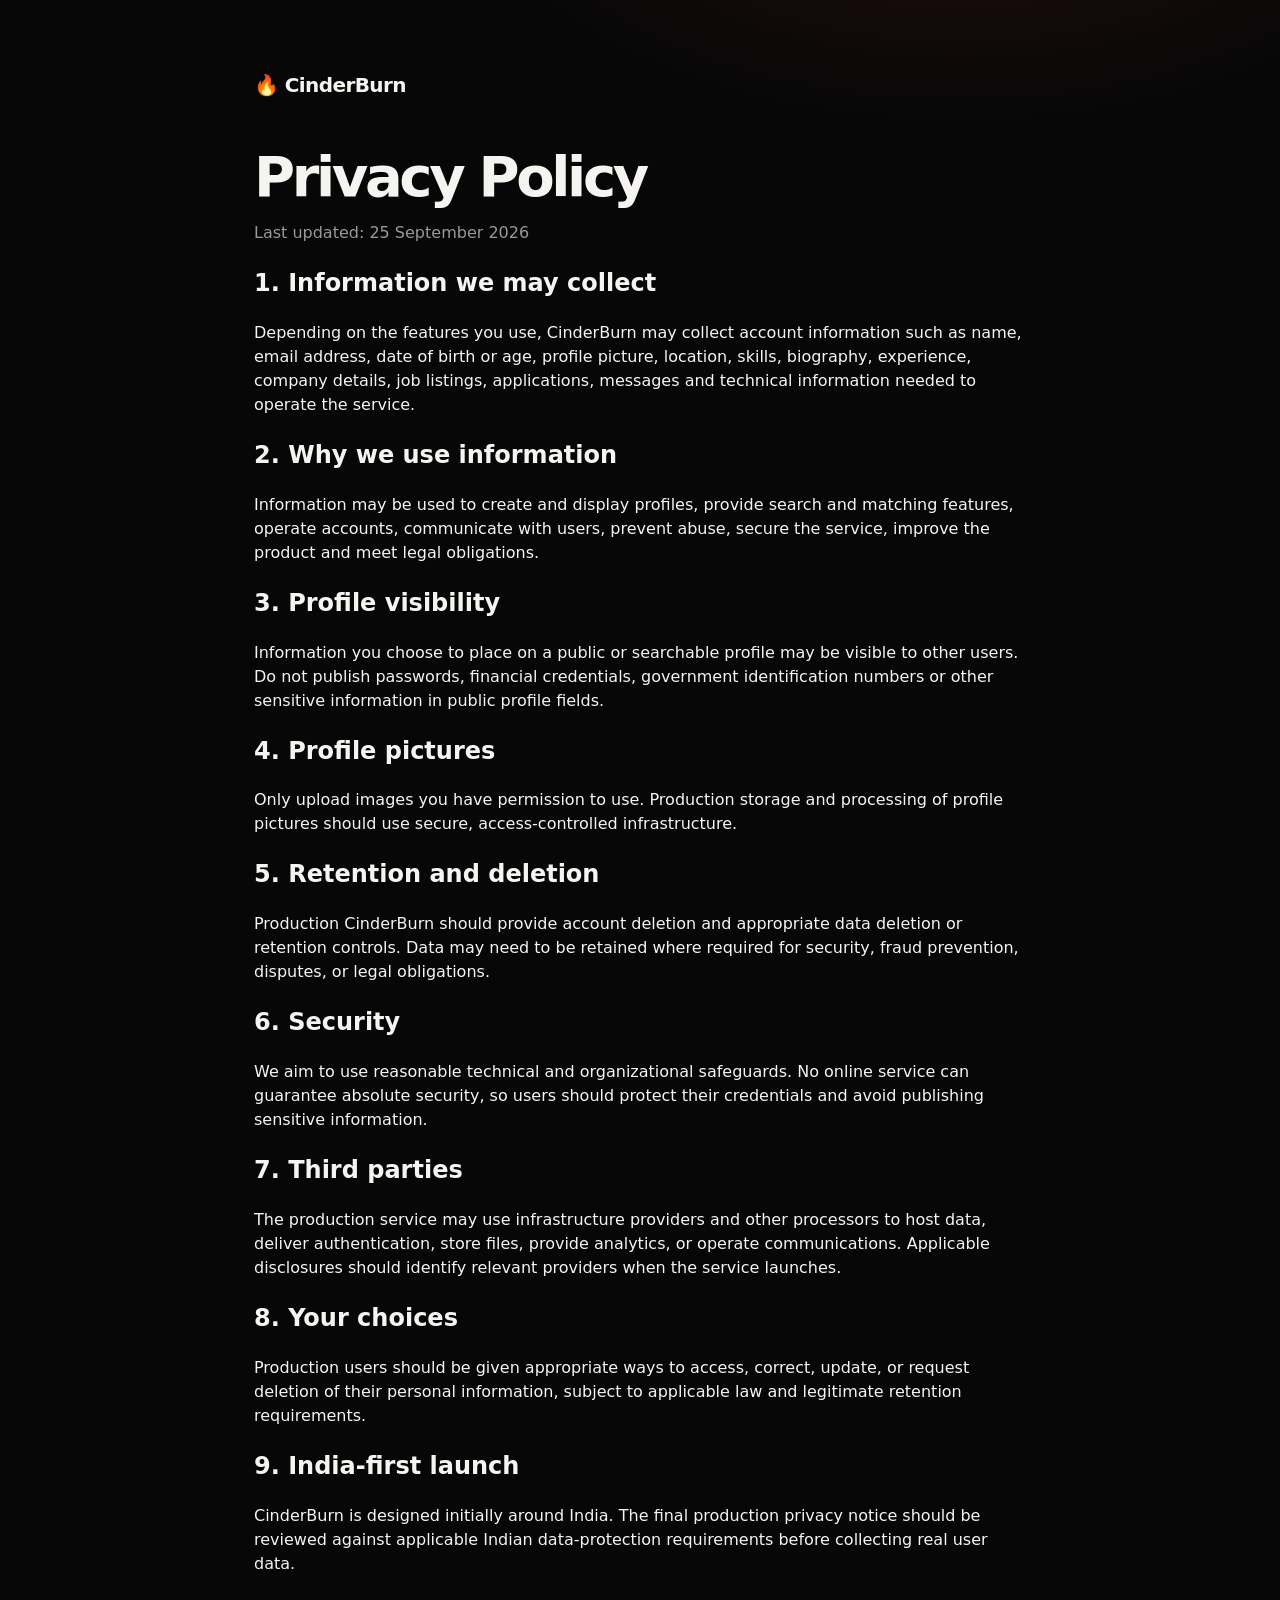
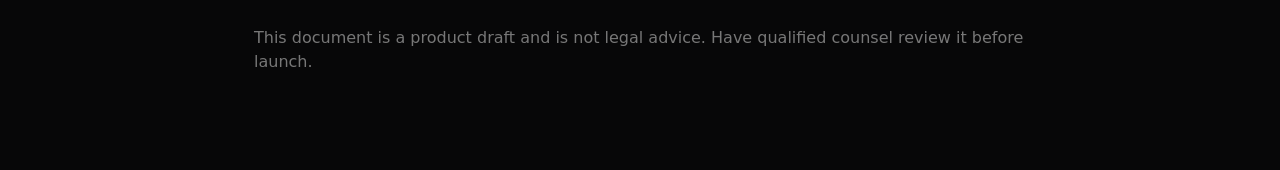
==== privacy.html @ 18ebdf89 "Add CinderBurn Privacy Policy" ====
<!doctype html><html lang="en"><head><meta charset="utf-8"><meta name="viewport" content="width=device-width,initial-scale=1"><title>CinderBurn — Privacy Policy</title><link rel="stylesheet" href="styles.css"></head><body><main class="section-pad" style="max-width:900px;margin:0 auto;padding-top:70px;padding-bottom:80px"><a class="brand" href="index.html"><span class="brand-name">🔥 CinderBurn</span></a><h1 style="font-size:56px;margin-top:50px">Privacy Policy</h1><p style="color:#999">Last updated: 25 September 2026</p><h2>1. Information we may collect</h2><p>Depending on the features you use, CinderBurn may collect account information such as name, email address, date of birth or age, profile picture, location, skills, biography, experience, company details, job listings, applications, messages and technical information needed to operate the service.</p><h2>2. Why we use information</h2><p>Information may be used to create and display profiles, provide search and matching features, operate accounts, communicate with users, prevent abuse, secure the service, improve the product and meet legal obligations.</p><h2>3. Profile visibility</h2><p>Information you choose to place on a public or searchable profile may be visible to other users. Do not publish passwords, financial credentials, government identification numbers or other sensitive information in public profile fields.</p><h2>4. Profile pictures</h2><p>Only upload images you have permission to use. Production storage and processing of profile pictures should use secure, access-controlled infrastructure.</p><h2>5. Retention and deletion</h2><p>Production CinderBurn should provide account deletion and appropriate data deletion or retention controls. Data may need to be retained where required for security, fraud prevention, disputes, or legal obligations.</p><h2>6. Security</h2><p>We aim to use reasonable technical and organizational safeguards. No online service can guarantee absolute security, so users should protect their credentials and avoid publishing sensitive information.</p><h2>7. Third parties</h2><p>The production service may use infrastructure providers and other processors to host data, deliver authentication, store files, provide analytics, or operate communications. Applicable disclosures should identify relevant providers when the service launches.</p><h2>8. Your choices</h2><p>Production users should be given appropriate ways to access, correct, update, or request deletion of their personal information, subject to applicable law and legitimate retention requirements.</p><h2>9. India-first launch</h2><p>CinderBurn is designed initially around India. The final production privacy notice should be reviewed against applicable Indian data-protection requirements before collecting real user data.</p><p style="color:#777;margin-top:50px">This document is a product draft and is not legal advice. Have qualified counsel review it before launch.</p></main></body></html>
---- styles.css ----
:root{--bg:#070708;--panel:#101012;--panel2:#151519;--text:#f5f4f1;--muted:#a4a2a0;--line:#242428;--accent:#ff5b2d;--accent2:#ff8a4b;--white:#fff;--shadow:0 24px 80px rgba(0,0,0,.36)}
*{box-sizing:border-box}html{scroll-behavior:smooth}body{margin:0;background:radial-gradient(900px 520px at 75% -10%,rgba(255,82,38,.13),transparent 58%),var(--bg);color:var(--text);font-family:Inter,ui-sans-serif,system-ui,-apple-system,Segoe UI,Roboto,Arial,sans-serif;line-height:1.5}button,input,select,textarea{font:inherit}button{cursor:pointer}.page-shell{min-height:100vh}.section-pad{padding-left:clamp(20px,5vw,88px);padding-right:clamp(20px,5vw,88px)}
.site-header{height:78px;display:flex;align-items:center;justify-content:space-between;padding:0 clamp(20px,5vw,88px);border-bottom:1px solid rgba(255,255,255,.06);position:sticky;top:0;z-index:30;backdrop-filter:blur(18px);background:rgba(7,7,8,.78)}.brand{display:flex;align-items:center;gap:10px;color:var(--text);text-decoration:none;font-weight:800;letter-spacing:-.03em;font-size:20px}.brand-mark{width:34px;height:34px;display:grid;place-items:center;border:1px solid rgba(255,110,69,.3);background:linear-gradient(180deg,rgba(255,91,45,.18),rgba(255,91,45,.06));border-radius:10px;box-shadow:0 0 30px rgba(255,91,45,.1)}.brand-mark svg{width:22px;height:22px;fill:var(--accent)}.brand-mark .inner{fill:#ffd4bf}.nav-links{display:flex;gap:28px}.nav-links a{color:#bdbab6;text-decoration:none;font-size:14px}.nav-links a:hover{color:var(--white)}.nav-actions{display:flex;gap:10px}.btn{border:0;border-radius:11px;padding:11px 16px;font-weight:750;transition:.2s transform,.2s background,.2s border-color}.btn:hover{transform:translateY(-1px)}.btn-primary{background:linear-gradient(180deg,#ff6e3f,#ef4e24);color:#fff;box-shadow:0 10px 30px rgba(255,91,45,.2)}.btn-secondary{background:#171719;border:1px solid #2b2b30;color:#fff}.btn-ghost{background:transparent;color:#d4d1cf;border:1px solid transparent}.btn-light{background:#f4f2ee;color:#0b0b0d}.btn-lg{padding:14px 20px;font-size:15px;border-radius:13px}
.hero{min-height:680px;display:grid;grid-template-columns:1.1fr .9fr;gap:40px;align-items:center;padding-top:76px;padding-bottom:84px}.eyebrow{color:#ff9d77;text-transform:uppercase;letter-spacing:.18em;font-size:11px;font-weight:850;display:flex;align-items:center;gap:8px}.pulse,.status-dot{display:inline-block;width:7px;height:7px;border-radius:99px;background:var(--accent);box-shadow:0 0 14px rgba(255,91,45,.8)}h1{font-size:clamp(52px,7vw,92px);line-height:.95;letter-spacing:-.06em;margin:18px 0}.accent{color:#ff7040}.hero-sub{max-width:620px;color:#a7a4a1;font-size:18px}.hero-ctas{display:flex;gap:11px;margin:30px 0 18px}.trust-row{color:#77756f;font-size:12px;display:flex;gap:10px}.hero-panel{position:relative;min-height:520px;display:flex;flex-direction:column;justify-content:center;gap:18px}.hero-panel-glow{position:absolute;inset:10% 0 0 10%;background:radial-gradient(circle at 55% 25%,rgba(255,76,30,.2),transparent 42%);filter:blur(30px);pointer-events:none}.search-card,.match-stack{position:relative;border:1px solid rgba(255,255,255,.09);background:linear-gradient(180deg,rgba(20,20,23,.88),rgba(11,11,13,.88));border-radius:20px;box-shadow:var(--shadow)}.search-card{padding:22px}.mini-label{font-size:11px;text-transform:uppercase;letter-spacing:.16em;color:#8b8884;margin-bottom:10px}.big-search{display:flex;align-items:center;gap:10px;background:#09090a;border:1px solid #252529;border-radius:14px;padding:6px}.big-search input{flex:1;min-width:0;background:transparent;border:0;outline:0;color:#f5f4f1;padding:10px}.search-icon{color:#777;line-height:1}.search-go{border:0;background:#202023;color:#fff;border-radius:10px;padding:10px 13px}.search-chips{display:flex;gap:8px;flex-wrap:wrap;margin-top:12px}.search-chips button{background:#18181b;border:1px solid #2a2a2e;color:#aaa;padding:7px 10px;border-radius:999px;font-size:12px}.match-stack{padding:15px}.match-head,.result-toolbar{display:flex;justify-content:space-between;align-items:center;color:#777;font-size:12px}.match-card{display:grid;grid-template-columns:auto 1fr auto;gap:12px;align-items:center;margin-top:11px;padding:12px;border:1px solid #232327;border-radius:13px;background:#121214}.avatar{width:38px;height:38px;border-radius:11px;display:grid;place-items:center;background:#27272b;font-size:12px;font-weight:800}.avatar.orange{background:#3c281e;color:#ff9e6d}.avatar.violet{background:#27233a;color:#b9abff}.match-info{display:flex;flex-direction:column;min-width:0}.match-info strong{font-size:13px}.match-info span{font-size:11px;color:#85827f;white-space:nowrap;overflow:hidden;text-overflow:ellipsis}.match-score{font-weight:850;color:#ff9c74}
.stats{display:grid;grid-template-columns:repeat(4,1fr);gap:18px;padding-top:22px;padding-bottom:72px}.stats>div{padding:18px 18px 16px;border-top:1px solid #252529}.stats strong{display:block;font-size:30px;letter-spacing:-.05em}.stats span{color:#777570;font-size:12px}
.market{padding-top:30px;padding-bottom:92px}.section-head{display:flex;justify-content:space-between;align-items:end;gap:20px;margin-bottom:22px}.section-head h2{font-size:clamp(34px,4.3vw,54px);line-height:1;letter-spacing:-.05em;margin:12px 0 0}.segmented{display:flex;gap:4px;padding:4px;border:1px solid #26262a;border-radius:12px;background:#111113}.seg{border:0;background:transparent;color:#777;padding:9px 13px;border-radius:8px;font-size:12px}.seg.active{background:#242428;color:#fff}.market-search{display:grid;grid-template-columns:auto 1fr 220px auto;gap:10px;align-items:center;padding:7px 8px 7px 14px;border:1px solid #2a2a2e;background:#0e0e10;border-radius:14px;margin-bottom:22px}.market-search input{background:transparent;border:0;outline:0;color:#fff;min-width:0}.market-search select,.filters select{background:#17171a;border:1px solid #2a2a2f;color:#bbb;border-radius:10px;padding:9px 10px}.content-grid{display:grid;grid-template-columns:220px 1fr;gap:22px}.filters{border:1px solid #242427;border-radius:16px;padding:16px;background:#101012;height:max-content}.filter-title{font-weight:800;margin-bottom:18px}.filters>label{display:block;color:#777;margin:17px 0 8px;font-size:11px;text-transform:uppercase;letter-spacing:.12em}.check-list{display:grid;gap:9px;color:#c2bfbc;font-size:13px}.check-list label{display:flex;gap:9px;align-items:center}.results{display:grid;gap:11px}.result-card{border:1px solid #242427;background:#101012;border-radius:16px;padding:16px;display:grid;grid-template-columns:1fr auto;gap:12px}.result-main{min-width:0}.result-top{display:flex;gap:9px;align-items:center;color:#7e7b77;font-size:12px}.result-title{font-size:19px;font-weight:800;letter-spacing:-.03em;margin:6px 0}.result-meta{color:#8a8782;font-size:12px}.tag-row{display:flex;gap:6px;flex-wrap:wrap;margin-top:12px}.tag{padding:5px 8px;background:#17171a;border:1px solid #29292d;border-radius:7px;color:#b4b0ac;font-size:11px}.result-side{display:flex;flex-direction:column;align-items:end;justify-content:space-between}.result-pay{font-weight:850;font-size:14px}.apply-btn{border:1px solid #2c2c31;background:#171719;color:#fff;padding:9px 11px;border-radius:9px}.link-btn{border:0;background:transparent;color:#ff8f66;padding:0}
.split-section{display:grid;grid-template-columns:1fr 1fr;gap:16px;padding-bottom:90px}.split-card{border-radius:22px;padding:38px;min-height:340px;display:flex;flex-direction:column;align-items:flex-start;justify-content:flex-end}.split-card h3{font-size:clamp(34px,4vw,54px);letter-spacing:-.06em;line-height:.96;margin:15px 0}.split-card p{max-width:480px;color:#ddd9d4}.worker-card{background:linear-gradient(150deg,#1d1b1a,#121213 70%);border:1px solid #34302d}.employer-card{background:linear-gradient(150deg,#f2efe9,#dcd5cb);color:#0d0d0f}.employer-card p{color:#55504b}.split-tag{font-size:10px;letter-spacing:.17em;font-weight:850;color:#ff8459}.employer-card .split-tag{color:#8e4129}
.how{padding-top:20px;padding-bottom:92px}.center-head{text-align:center;align-items:center;display:flex;flex-direction:column}.center-head p{color:#7d7a76;margin-top:10px}.steps{display:grid;grid-template-columns:repeat(4,1fr);gap:14px;margin-top:30px}.step{border-top:1px solid #2a2a2d;padding:17px 0}.step span{font-size:11px;color:#ff8d64}.step h4{margin:10px 0 5px;font-size:16px}.step p{margin:0;color:#787570;font-size:12px}.cta{padding-bottom:88px}.cta-inner{border:1px solid #2b2928;background:radial-gradient(circle at 85% 30%,rgba(255,91,45,.18),transparent 38%),#121113;border-radius:24px;padding:36px;display:flex;justify-content:space-between;gap:30px;align-items:center}.cta-inner h2{font-size:clamp(34px,4.2vw,54px);letter-spacing:-.05em;line-height:1;margin:10px 0}.cta-inner p{color:#88847f}.footer{padding-top:28px;padding-bottom:35px;border-top:1px solid #1e1e22;display:flex;justify-content:space-between;align-items:center;color:#716e69;font-size:12px}.footer-brand{display:flex;align-items:center;gap:9px;color:#bbb7b2;font-weight:800}.small{width:26px;height:26px;border-radius:8px}.small svg{width:17px;height:17px}
.modal-backdrop{position:fixed;inset:0;background:rgba(0,0,0,.78);backdrop-filter:blur(8px);display:grid;place-items:center;z-index:50;padding:20px;overflow:auto}.modal{width:min(520px,100%);max-height:calc(100vh - 40px);overflow:auto;background:#121214;border:1px solid #2a2a2f;border-radius:18px;padding:26px;position:relative;box-shadow:0 30px 100px rgba(0,0,0,.5)}.modal-close{position:absolute;right:12px;top:10px;border:0;background:transparent;color:#777;font-size:25px}.modal h3{font-size:32px;letter-spacing:-.05em;margin:10px 0}.modal p{color:#85817c;font-size:13px}.modal form{display:grid;gap:10px;margin-top:18px}.modal input,.modal select,.modal textarea{background:#0c0c0e;border:1px solid #2a2a2f;color:#fff;border-radius:11px;padding:12px;outline:0;width:100%}.modal textarea{min-height:92px;resize:vertical}.modal input:focus,.modal select:focus,.modal textarea:focus{border-color:#ff7040;box-shadow:0 0 0 3px rgba(255,91,45,.1)}.modal .btn{width:100%;margin-top:2px}.form-section{display:grid;gap:10px;padding:14px 0;border-top:1px solid #252529}.form-label{font-size:11px;text-transform:uppercase;letter-spacing:.14em;color:#ff9d77;font-weight:800}.field-label{font-size:11px;color:#888}.form-footnote{font-size:10px;color:#66635f;line-height:1.5}.profile-photo-block{display:flex;align-items:center;gap:14px;padding:4px 0 14px}.profile-preview{width:72px;height:72px;border-radius:18px;border:1px dashed #45454b;background:#0c0c0e;display:grid;place-items:center;color:#777;font-size:28px;overflow:hidden;flex:none}.profile-preview img{width:100%;height:100%;object-fit:cover}.upload-btn{display:inline-block;background:#1b1b1f;border:1px solid #303035;color:#fff;padding:9px 12px;border-radius:9px;font-size:12px;font-weight:750;cursor:pointer}.age-note{font-size:11px;color:#777}.age-note.bad{color:#ff6e57}.check-row{display:flex;align-items:flex-start;gap:9px;color:#aaa7a2;font-size:11px;line-height:1.45}.check-row input{width:auto;margin-top:2px}.check-row a{color:#ff9d77}.required-check{padding:4px 0}.legal-warning{font-size:10px;line-height:1.55;color:#b0aca7;border:1px solid #3b2a25;background:rgba(255,91,45,.06);border-radius:11px;padding:11px}.legal-warning strong{color:#ff9d77}.form-error{border:1px solid #7d3427;background:rgba(255,75,45,.1);color:#ffad99;border-radius:10px;padding:10px;font-size:11px}.legal-links{display:flex;gap:14px;flex-wrap:wrap}.legal-links a{color:#8f8a84;text-decoration:none}.legal-links a:hover{color:#ff9d77}
@media(max-width:900px){.nav-links{display:none}.hero{grid-template-columns:1fr;min-height:auto;padding-top:56px}.hero-panel{min-height:auto}.stats{grid-template-columns:repeat(2,1fr)}.content-grid{grid-template-columns:1fr}.filters{display:grid;grid-template-columns:repeat(2,1fr);gap:10px;align-items:center}.filter-title{grid-column:1/-1}.filters>label{margin:0}.steps{grid-template-columns:repeat(2,1fr)}.cta-inner{flex-direction:column;align-items:flex-start}.market-search{grid-template-columns:auto 1fr auto}.market-search select{display:none}}
@media(max-width:620px){.site-header{height:70px}.nav-actions .btn-ghost{display:none}.brand-name{font-size:17px}.hero{padding-top:40px}.hero-ctas{flex-direction:column}.hero-ctas .btn{width:100%}.stats{grid-template-columns:1fr 1fr;padding-bottom:54px}.section-head{align-items:flex-start;flex-direction:column}.split-section{grid-template-columns:1fr}.split-card{min-height:300px}.steps{grid-template-columns:1fr}.footer{flex-direction:column;gap:14px;align-items:flex-start}.market-search{grid-template-columns:auto 1fr}.market-search .btn{grid-column:1/-1}.result-card{grid-template-columns:1fr}.result-side{align-items:flex-start;gap:10px}.filters{grid-template-columns:1fr}.profile-photo-block{align-items:flex-start}.modal{padding:22px}}
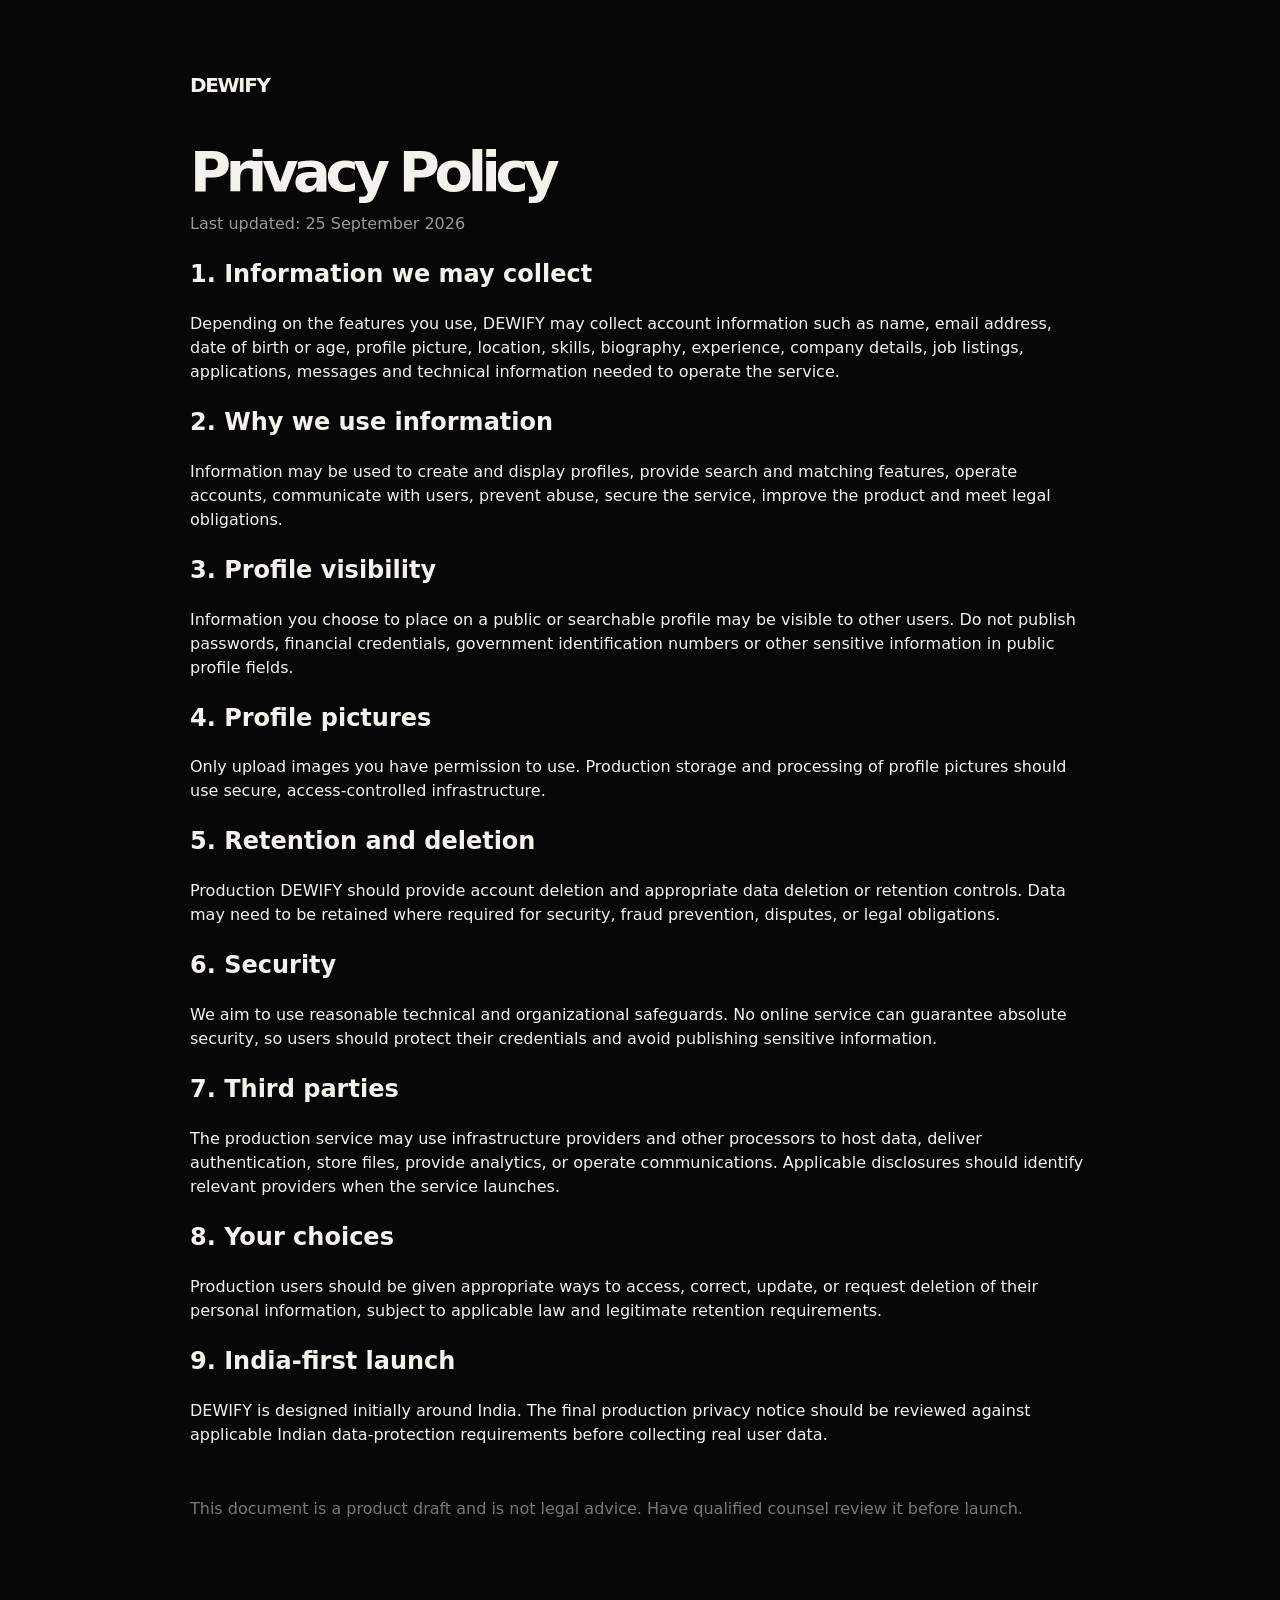
==== commit 80338869: "Rebrand legal page to DEWIFY" ====
--- a/privacy.html
+++ b/privacy.html
@@ -1 +1 @@
-<!doctype html><html lang="en"><head><meta charset="utf-8"><meta name="viewport" content="width=device-width,initial-scale=1"><title>CinderBurn — Privacy Policy</title><link rel="stylesheet" href="styles.css"></head><body><main class="section-pad" style="max-width:900px;margin:0 auto;padding-top:70px;padding-bottom:80px"><a class="brand" href="index.html"><span class="brand-name">🔥 CinderBurn</span></a><h1 style="font-size:56px;margin-top:50px">Privacy Policy</h1><p style="color:#999">Last updated: 25 September 2026</p><h2>1. Information we may collect</h2><p>Depending on the features you use, CinderBurn may collect account information such as name, email address, date of birth or age, profile picture, location, skills, biography, experience, company details, job listings, applications, messages and technical information needed to operate the service.</p><h2>2. Why we use information</h2><p>Information may be used to create and display profiles, provide search and matching features, operate accounts, communicate with users, prevent abuse, secure the service, improve the product and meet legal obligations.</p><h2>3. Profile visibility</h2><p>Information you choose to place on a public or searchable profile may be visible to other users. Do not publish passwords, financial credentials, government identification numbers or other sensitive information in public profile fields.</p><h2>4. Profile pictures</h2><p>Only upload images you have permission to use. Production storage and processing of profile pictures should use secure, access-controlled infrastructure.</p><h2>5. Retention and deletion</h2><p>Production CinderBurn should provide account deletion and appropriate data deletion or retention controls. Data may need to be retained where required for security, fraud prevention, disputes, or legal obligations.</p><h2>6. Security</h2><p>We aim to use reasonable technical and organizational safeguards. No online service can guarantee absolute security, so users should protect their credentials and avoid publishing sensitive information.</p><h2>7. Third parties</h2><p>The production service may use infrastructure providers and other processors to host data, deliver authentication, store files, provide analytics, or operate communications. Applicable disclosures should identify relevant providers when the service launches.</p><h2>8. Your choices</h2><p>Production users should be given appropriate ways to access, correct, update, or request deletion of their personal information, subject to applicable law and legitimate retention requirements.</p><h2>9. India-first launch</h2><p>CinderBurn is designed initially around India. The final production privacy notice should be reviewed against applicable Indian data-protection requirements before collecting real user data.</p><p style="color:#777;margin-top:50px">This document is a product draft and is not legal advice. Have qualified counsel review it before launch.</p></main></body></html>+<!doctype html><html lang="en"><head><meta charset="utf-8"><meta name="viewport" content="width=device-width,initial-scale=1"><title>DEWIFY — Privacy Policy</title><link rel="stylesheet" href="styles.css"></head><body><canvas id="starfield" aria-hidden="true"></canvas><main class="section-pad" style="max-width:900px;margin:0 auto;padding-top:70px;padding-bottom:80px"><a class="brand" href="index.html"><span class="brand-name">DEWIFY</span></a><h1 style="font-size:56px;margin-top:50px">Privacy Policy</h1><p style="color:#999">Last updated: 25 September 2026</p><h2>1. Information we may collect</h2><p>Depending on the features you use, DEWIFY may collect account information such as name, email address, date of birth or age, profile picture, location, skills, biography, experience, company details, job listings, applications, messages and technical information needed to operate the service.</p><h2>2. Why we use information</h2><p>Information may be used to create and display profiles, provide search and matching features, operate accounts, communicate with users, prevent abuse, secure the service, improve the product and meet legal obligations.</p><h2>3. Profile visibility</h2><p>Information you choose to place on a public or searchable profile may be visible to other users. Do not publish passwords, financial credentials, government identification numbers or other sensitive information in public profile fields.</p><h2>4. Profile pictures</h2><p>Only upload images you have permission to use. Production storage and processing of profile pictures should use secure, access-controlled infrastructure.</p><h2>5. Retention and deletion</h2><p>Production DEWIFY should provide account deletion and appropriate data deletion or retention controls. Data may need to be retained where required for security, fraud prevention, disputes, or legal obligations.</p><h2>6. Security</h2><p>We aim to use reasonable technical and organizational safeguards. No online service can guarantee absolute security, so users should protect their credentials and avoid publishing sensitive information.</p><h2>7. Third parties</h2><p>The production service may use infrastructure providers and other processors to host data, deliver authentication, store files, provide analytics, or operate communications. Applicable disclosures should identify relevant providers when the service launches.</p><h2>8. Your choices</h2><p>Production users should be given appropriate ways to access, correct, update, or request deletion of their personal information, subject to applicable law and legitimate retention requirements.</p><h2>9. India-first launch</h2><p>DEWIFY is designed initially around India. The final production privacy notice should be reviewed against applicable Indian data-protection requirements before collecting real user data.</p><p style="color:#777;margin-top:50px">This document is a product draft and is not legal advice. Have qualified counsel review it before launch.</p></main><script src="stars.js?v=20260925-dewify1" defer></script></body></html>
--- a/styles.css
+++ b/styles.css
@@ -1,11 +1,369 @@
 :root{--bg:#070708;--panel:#101012;--panel2:#151519;--text:#f5f4f1;--muted:#a4a2a0;--line:#242428;--accent:#ff5b2d;--accent2:#ff8a4b;--white:#fff;--shadow:0 24px 80px rgba(0,0,0,.36)}
-*{box-sizing:border-box}html{scroll-behavior:smooth}body{margin:0;background:radial-gradient(900px 520px at 75% -10%,rgba(255,82,38,.13),transparent 58%),var(--bg);color:var(--text);font-family:Inter,ui-sans-serif,system-ui,-apple-system,Segoe UI,Roboto,Arial,sans-serif;line-height:1.5}button,input,select,textarea{font:inherit}button{cursor:pointer}.page-shell{min-height:100vh}.section-pad{padding-left:clamp(20px,5vw,88px);padding-right:clamp(20px,5vw,88px)}
-.site-header{height:78px;display:flex;align-items:center;justify-content:space-between;padding:0 clamp(20px,5vw,88px);border-bottom:1px solid rgba(255,255,255,.06);position:sticky;top:0;z-index:30;backdrop-filter:blur(18px);background:rgba(7,7,8,.78)}.brand{display:flex;align-items:center;gap:10px;color:var(--text);text-decoration:none;font-weight:800;letter-spacing:-.03em;font-size:20px}.brand-mark{width:34px;height:34px;display:grid;place-items:center;border:1px solid rgba(255,110,69,.3);background:linear-gradient(180deg,rgba(255,91,45,.18),rgba(255,91,45,.06));border-radius:10px;box-shadow:0 0 30px rgba(255,91,45,.1)}.brand-mark svg{width:22px;height:22px;fill:var(--accent)}.brand-mark .inner{fill:#ffd4bf}.nav-links{display:flex;gap:28px}.nav-links a{color:#bdbab6;text-decoration:none;font-size:14px}.nav-links a:hover{color:var(--white)}.nav-actions{display:flex;gap:10px}.btn{border:0;border-radius:11px;padding:11px 16px;font-weight:750;transition:.2s transform,.2s background,.2s border-color}.btn:hover{transform:translateY(-1px)}.btn-primary{background:linear-gradient(180deg,#ff6e3f,#ef4e24);color:#fff;box-shadow:0 10px 30px rgba(255,91,45,.2)}.btn-secondary{background:#171719;border:1px solid #2b2b30;color:#fff}.btn-ghost{background:transparent;color:#d4d1cf;border:1px solid transparent}.btn-light{background:#f4f2ee;color:#0b0b0d}.btn-lg{padding:14px 20px;font-size:15px;border-radius:13px}
-.hero{min-height:680px;display:grid;grid-template-columns:1.1fr .9fr;gap:40px;align-items:center;padding-top:76px;padding-bottom:84px}.eyebrow{color:#ff9d77;text-transform:uppercase;letter-spacing:.18em;font-size:11px;font-weight:850;display:flex;align-items:center;gap:8px}.pulse,.status-dot{display:inline-block;width:7px;height:7px;border-radius:99px;background:var(--accent);box-shadow:0 0 14px rgba(255,91,45,.8)}h1{font-size:clamp(52px,7vw,92px);line-height:.95;letter-spacing:-.06em;margin:18px 0}.accent{color:#ff7040}.hero-sub{max-width:620px;color:#a7a4a1;font-size:18px}.hero-ctas{display:flex;gap:11px;margin:30px 0 18px}.trust-row{color:#77756f;font-size:12px;display:flex;gap:10px}.hero-panel{position:relative;min-height:520px;display:flex;flex-direction:column;justify-content:center;gap:18px}.hero-panel-glow{position:absolute;inset:10% 0 0 10%;background:radial-gradient(circle at 55% 25%,rgba(255,76,30,.2),transparent 42%);filter:blur(30px);pointer-events:none}.search-card,.match-stack{position:relative;border:1px solid rgba(255,255,255,.09);background:linear-gradient(180deg,rgba(20,20,23,.88),rgba(11,11,13,.88));border-radius:20px;box-shadow:var(--shadow)}.search-card{padding:22px}.mini-label{font-size:11px;text-transform:uppercase;letter-spacing:.16em;color:#8b8884;margin-bottom:10px}.big-search{display:flex;align-items:center;gap:10px;background:#09090a;border:1px solid #252529;border-radius:14px;padding:6px}.big-search input{flex:1;min-width:0;background:transparent;border:0;outline:0;color:#f5f4f1;padding:10px}.search-icon{color:#777;line-height:1}.search-go{border:0;background:#202023;color:#fff;border-radius:10px;padding:10px 13px}.search-chips{display:flex;gap:8px;flex-wrap:wrap;margin-top:12px}.search-chips button{background:#18181b;border:1px solid #2a2a2e;color:#aaa;padding:7px 10px;border-radius:999px;font-size:12px}.match-stack{padding:15px}.match-head,.result-toolbar{display:flex;justify-content:space-between;align-items:center;color:#777;font-size:12px}.match-card{display:grid;grid-template-columns:auto 1fr auto;gap:12px;align-items:center;margin-top:11px;padding:12px;border:1px solid #232327;border-radius:13px;background:#121214}.avatar{width:38px;height:38px;border-radius:11px;display:grid;place-items:center;background:#27272b;font-size:12px;font-weight:800}.avatar.orange{background:#3c281e;color:#ff9e6d}.avatar.violet{background:#27233a;color:#b9abff}.match-info{display:flex;flex-direction:column;min-width:0}.match-info strong{font-size:13px}.match-info span{font-size:11px;color:#85827f;white-space:nowrap;overflow:hidden;text-overflow:ellipsis}.match-score{font-weight:850;color:#ff9c74}
+*{box-sizing:border-box}html{scroll-behavior:auto}body{margin:0;background:radial-gradient(900px 520px at 75% -10%,rgba(255,82,38,.13),transparent 58%),var(--bg);color:var(--text);font-family:Inter,ui-sans-serif,system-ui,-apple-system,Segoe UI,Roboto,Arial,sans-serif;line-height:1.5}button,input,select,textarea{font:inherit}button{cursor:pointer}.page-shell{min-height:100vh}.section-pad{padding-left:clamp(20px,5vw,88px);padding-right:clamp(20px,5vw,88px)}
+.site-header{height:78px;display:flex;align-items:center;justify-content:space-between;padding:0 clamp(20px,5vw,88px);border-bottom:1px solid rgba(255,255,255,.06);position:sticky;top:0;z-index:30;backdrop-filter:none;background:rgba(7,7,8,.78)}.brand{display:flex;align-items:center;gap:10px;color:var(--text);text-decoration:none;font-weight:800;letter-spacing:-.03em;font-size:20px}.brand-mark{width:34px;height:34px;display:grid;place-items:center;border:1px solid rgba(255,110,69,.3);background:linear-gradient(180deg,rgba(255,91,45,.18),rgba(255,91,45,.06));border-radius:10px;box-shadow:0 0 30px rgba(255,91,45,.1)}.brand-mark svg{width:22px;height:22px;fill:var(--accent)}.brand-mark .inner{fill:#ffd4bf}.nav-links{display:flex;gap:28px}.nav-links a{color:#bdbab6;text-decoration:none;font-size:14px}.nav-links a:hover{color:var(--white)}.nav-actions{display:flex;gap:10px}.btn{border:0;border-radius:11px;padding:11px 16px;font-weight:750;transition:.12s transform,.12s background,.12s border-color}.btn:hover{transform:none}.btn-primary{background:linear-gradient(180deg,#ff6e3f,#ef4e24);color:#fff;box-shadow:0 10px 30px rgba(255,91,45,.2)}.btn-secondary{background:#171719;border:1px solid #2b2b30;color:#fff}.btn-ghost{background:transparent;color:#d4d1cf;border:1px solid transparent}.btn-light{background:#f4f2ee;color:#0b0b0d}.btn-lg{padding:14px 20px;font-size:15px;border-radius:13px}
+.hero{min-height:680px;display:grid;grid-template-columns:1.1fr .9fr;gap:40px;align-items:center;padding-top:76px;padding-bottom:84px}.eyebrow{color:#ff9d77;text-transform:uppercase;letter-spacing:.18em;font-size:11px;font-weight:850;display:flex;align-items:center;gap:8px}.pulse,.status-dot{display:inline-block;width:7px;height:7px;border-radius:99px;background:var(--accent);box-shadow:0 0 14px rgba(255,91,45,.8)}h1{font-size:clamp(52px,7vw,92px);line-height:.95;letter-spacing:-.06em;margin:18px 0}.accent{color:#ff7040}.hero-sub{max-width:620px;color:#a7a4a1;font-size:18px}.hero-ctas{display:flex;gap:11px;margin:30px 0 18px}.trust-row{color:#77756f;font-size:12px;display:flex;gap:10px}.hero-panel{position:relative;min-height:520px;display:flex;flex-direction:column;justify-content:center;gap:18px}.hero-panel-glow{position:absolute;inset:10% 0 0 10%;background:radial-gradient(circle at 55% 25%,rgba(255,76,30,.2),transparent 42%);filter:none;opacity:.35;pointer-events:none}.search-card,.match-stack{position:relative;border:1px solid rgba(255,255,255,.09);background:linear-gradient(180deg,rgba(20,20,23,.88),rgba(11,11,13,.88));border-radius:20px;box-shadow:var(--shadow)}.search-card{padding:22px}.mini-label{font-size:11px;text-transform:uppercase;letter-spacing:.16em;color:#8b8884;margin-bottom:10px}.big-search{display:flex;align-items:center;gap:10px;background:#09090a;border:1px solid #252529;border-radius:14px;padding:6px}.big-search input{flex:1;min-width:0;background:transparent;border:0;outline:0;color:#f5f4f1;padding:10px}.search-icon{color:#777;line-height:1}.search-go{border:0;background:#202023;color:#fff;border-radius:10px;padding:10px 13px}.search-chips{display:flex;gap:8px;flex-wrap:wrap;margin-top:12px}.search-chips button{background:#18181b;border:1px solid #2a2a2e;color:#aaa;padding:7px 10px;border-radius:999px;font-size:12px}.match-stack{padding:15px}.match-head,.result-toolbar{display:flex;justify-content:space-between;align-items:center;color:#777;font-size:12px}.match-card{display:grid;grid-template-columns:auto 1fr auto;gap:12px;align-items:center;margin-top:11px;padding:12px;border:1px solid #232327;border-radius:13px;background:#121214}.avatar{width:38px;height:38px;border-radius:11px;display:grid;place-items:center;background:#27272b;font-size:12px;font-weight:800}.avatar.orange{background:#3c281e;color:#ff9e6d}.avatar.violet{background:#27233a;color:#b9abff}.match-info{display:flex;flex-direction:column;min-width:0}.match-info strong{font-size:13px}.match-info span{font-size:11px;color:#85827f;white-space:nowrap;overflow:hidden;text-overflow:ellipsis}.match-score{font-weight:850;color:#ff9c74}
 .stats{display:grid;grid-template-columns:repeat(4,1fr);gap:18px;padding-top:22px;padding-bottom:72px}.stats>div{padding:18px 18px 16px;border-top:1px solid #252529}.stats strong{display:block;font-size:30px;letter-spacing:-.05em}.stats span{color:#777570;font-size:12px}
 .market{padding-top:30px;padding-bottom:92px}.section-head{display:flex;justify-content:space-between;align-items:end;gap:20px;margin-bottom:22px}.section-head h2{font-size:clamp(34px,4.3vw,54px);line-height:1;letter-spacing:-.05em;margin:12px 0 0}.segmented{display:flex;gap:4px;padding:4px;border:1px solid #26262a;border-radius:12px;background:#111113}.seg{border:0;background:transparent;color:#777;padding:9px 13px;border-radius:8px;font-size:12px}.seg.active{background:#242428;color:#fff}.market-search{display:grid;grid-template-columns:auto 1fr 220px auto;gap:10px;align-items:center;padding:7px 8px 7px 14px;border:1px solid #2a2a2e;background:#0e0e10;border-radius:14px;margin-bottom:22px}.market-search input{background:transparent;border:0;outline:0;color:#fff;min-width:0}.market-search select,.filters select{background:#17171a;border:1px solid #2a2a2f;color:#bbb;border-radius:10px;padding:9px 10px}.content-grid{display:grid;grid-template-columns:220px 1fr;gap:22px}.filters{border:1px solid #242427;border-radius:16px;padding:16px;background:#101012;height:max-content}.filter-title{font-weight:800;margin-bottom:18px}.filters>label{display:block;color:#777;margin:17px 0 8px;font-size:11px;text-transform:uppercase;letter-spacing:.12em}.check-list{display:grid;gap:9px;color:#c2bfbc;font-size:13px}.check-list label{display:flex;gap:9px;align-items:center}.results{display:grid;gap:11px}.result-card{border:1px solid #242427;background:#101012;border-radius:16px;padding:16px;display:grid;grid-template-columns:1fr auto;gap:12px}.result-main{min-width:0}.result-top{display:flex;gap:9px;align-items:center;color:#7e7b77;font-size:12px}.result-title{font-size:19px;font-weight:800;letter-spacing:-.03em;margin:6px 0}.result-meta{color:#8a8782;font-size:12px}.tag-row{display:flex;gap:6px;flex-wrap:wrap;margin-top:12px}.tag{padding:5px 8px;background:#17171a;border:1px solid #29292d;border-radius:7px;color:#b4b0ac;font-size:11px}.result-side{display:flex;flex-direction:column;align-items:end;justify-content:space-between}.result-pay{font-weight:850;font-size:14px}.apply-btn{border:1px solid #2c2c31;background:#171719;color:#fff;padding:9px 11px;border-radius:9px}.link-btn{border:0;background:transparent;color:#ff8f66;padding:0}
 .split-section{display:grid;grid-template-columns:1fr 1fr;gap:16px;padding-bottom:90px}.split-card{border-radius:22px;padding:38px;min-height:340px;display:flex;flex-direction:column;align-items:flex-start;justify-content:flex-end}.split-card h3{font-size:clamp(34px,4vw,54px);letter-spacing:-.06em;line-height:.96;margin:15px 0}.split-card p{max-width:480px;color:#ddd9d4}.worker-card{background:linear-gradient(150deg,#1d1b1a,#121213 70%);border:1px solid #34302d}.employer-card{background:linear-gradient(150deg,#f2efe9,#dcd5cb);color:#0d0d0f}.employer-card p{color:#55504b}.split-tag{font-size:10px;letter-spacing:.17em;font-weight:850;color:#ff8459}.employer-card .split-tag{color:#8e4129}
 .how{padding-top:20px;padding-bottom:92px}.center-head{text-align:center;align-items:center;display:flex;flex-direction:column}.center-head p{color:#7d7a76;margin-top:10px}.steps{display:grid;grid-template-columns:repeat(4,1fr);gap:14px;margin-top:30px}.step{border-top:1px solid #2a2a2d;padding:17px 0}.step span{font-size:11px;color:#ff8d64}.step h4{margin:10px 0 5px;font-size:16px}.step p{margin:0;color:#787570;font-size:12px}.cta{padding-bottom:88px}.cta-inner{border:1px solid #2b2928;background:radial-gradient(circle at 85% 30%,rgba(255,91,45,.18),transparent 38%),#121113;border-radius:24px;padding:36px;display:flex;justify-content:space-between;gap:30px;align-items:center}.cta-inner h2{font-size:clamp(34px,4.2vw,54px);letter-spacing:-.05em;line-height:1;margin:10px 0}.cta-inner p{color:#88847f}.footer{padding-top:28px;padding-bottom:35px;border-top:1px solid #1e1e22;display:flex;justify-content:space-between;align-items:center;color:#716e69;font-size:12px}.footer-brand{display:flex;align-items:center;gap:9px;color:#bbb7b2;font-weight:800}.small{width:26px;height:26px;border-radius:8px}.small svg{width:17px;height:17px}
-.modal-backdrop{position:fixed;inset:0;background:rgba(0,0,0,.78);backdrop-filter:blur(8px);display:grid;place-items:center;z-index:50;padding:20px;overflow:auto}.modal{width:min(520px,100%);max-height:calc(100vh - 40px);overflow:auto;background:#121214;border:1px solid #2a2a2f;border-radius:18px;padding:26px;position:relative;box-shadow:0 30px 100px rgba(0,0,0,.5)}.modal-close{position:absolute;right:12px;top:10px;border:0;background:transparent;color:#777;font-size:25px}.modal h3{font-size:32px;letter-spacing:-.05em;margin:10px 0}.modal p{color:#85817c;font-size:13px}.modal form{display:grid;gap:10px;margin-top:18px}.modal input,.modal select,.modal textarea{background:#0c0c0e;border:1px solid #2a2a2f;color:#fff;border-radius:11px;padding:12px;outline:0;width:100%}.modal textarea{min-height:92px;resize:vertical}.modal input:focus,.modal select:focus,.modal textarea:focus{border-color:#ff7040;box-shadow:0 0 0 3px rgba(255,91,45,.1)}.modal .btn{width:100%;margin-top:2px}.form-section{display:grid;gap:10px;padding:14px 0;border-top:1px solid #252529}.form-label{font-size:11px;text-transform:uppercase;letter-spacing:.14em;color:#ff9d77;font-weight:800}.field-label{font-size:11px;color:#888}.form-footnote{font-size:10px;color:#66635f;line-height:1.5}.profile-photo-block{display:flex;align-items:center;gap:14px;padding:4px 0 14px}.profile-preview{width:72px;height:72px;border-radius:18px;border:1px dashed #45454b;background:#0c0c0e;display:grid;place-items:center;color:#777;font-size:28px;overflow:hidden;flex:none}.profile-preview img{width:100%;height:100%;object-fit:cover}.upload-btn{display:inline-block;background:#1b1b1f;border:1px solid #303035;color:#fff;padding:9px 12px;border-radius:9px;font-size:12px;font-weight:750;cursor:pointer}.age-note{font-size:11px;color:#777}.age-note.bad{color:#ff6e57}.check-row{display:flex;align-items:flex-start;gap:9px;color:#aaa7a2;font-size:11px;line-height:1.45}.check-row input{width:auto;margin-top:2px}.check-row a{color:#ff9d77}.required-check{padding:4px 0}.legal-warning{font-size:10px;line-height:1.55;color:#b0aca7;border:1px solid #3b2a25;background:rgba(255,91,45,.06);border-radius:11px;padding:11px}.legal-warning strong{color:#ff9d77}.form-error{border:1px solid #7d3427;background:rgba(255,75,45,.1);color:#ffad99;border-radius:10px;padding:10px;font-size:11px}.legal-links{display:flex;gap:14px;flex-wrap:wrap}.legal-links a{color:#8f8a84;text-decoration:none}.legal-links a:hover{color:#ff9d77}
+.modal-backdrop{position:fixed;inset:0;background:rgba(0,0,0,.84);display:grid;place-items:center;z-index:50;padding:20px;overflow:hidden}.modal{width:min(520px,100%);max-height:calc(100vh - 40px);overflow:auto;background:#121214;border:1px solid #2a2a2f;border-radius:18px;padding:26px;position:relative;box-shadow:0 30px 100px rgba(0,0,0,.5)}.modal-close{position:absolute;right:12px;top:10px;border:0;background:transparent;color:#777;font-size:25px}.modal h3{font-size:32px;letter-spacing:-.05em;margin:10px 0}.modal p{color:#85817c;font-size:13px}.modal form{display:grid;gap:10px;margin-top:18px}.modal input:not([type="checkbox"]),.modal select,.modal textarea{background:#0c0c0e;border:1px solid #2a2a2f;color:#fff;border-radius:11px;padding:12px;outline:0;width:100%}.modal textarea{min-height:92px;resize:vertical}.modal input:focus,.modal select:focus,.modal textarea:focus{border-color:#ff7040;box-shadow:0 0 0 3px rgba(255,91,45,.1)}.modal .btn{width:100%;margin-top:2px}.form-section{display:grid;gap:10px;padding:14px 0;border-top:1px solid #252529}.form-label{font-size:11px;text-transform:uppercase;letter-spacing:.14em;color:#ff9d77;font-weight:800}.field-label{font-size:11px;color:#888}.form-footnote{font-size:10px;color:#66635f;line-height:1.5}.profile-photo-block{display:flex;align-items:center;gap:14px;padding:4px 0 14px}.profile-preview{width:72px;height:72px;border-radius:18px;border:1px dashed #45454b;background:#0c0c0e;display:grid;place-items:center;color:#777;font-size:28px;overflow:hidden;flex:none}.profile-preview img{width:100%;height:100%;object-fit:cover}.upload-btn{display:inline-block;background:#1b1b1f;border:1px solid #303035;color:#fff;padding:9px 12px;border-radius:9px;font-size:12px;font-weight:750;cursor:pointer}.age-note{font-size:11px;color:#777}.age-note.bad{color:#ff6e57}.check-row{display:flex;align-items:flex-start;gap:9px;color:#aaa7a2;font-size:11px;line-height:1.45}.check-row input{width:auto;margin-top:2px}.check-row a{color:#ff9d77}.required-check{padding:4px 0}.legal-warning{font-size:10px;line-height:1.55;color:#b0aca7;border:1px solid #3b2a25;background:rgba(255,91,45,.06);border-radius:11px;padding:11px}.legal-warning strong{color:#ff9d77}.form-error{border:1px solid #7d3427;background:rgba(255,75,45,.1);color:#ffad99;border-radius:10px;padding:10px;font-size:11px}.legal-links{display:flex;gap:14px;flex-wrap:wrap}.legal-links a{color:#8f8a84;text-decoration:none}.legal-links a:hover{color:#ff9d77}
 @media(max-width:900px){.nav-links{display:none}.hero{grid-template-columns:1fr;min-height:auto;padding-top:56px}.hero-panel{min-height:auto}.stats{grid-template-columns:repeat(2,1fr)}.content-grid{grid-template-columns:1fr}.filters{display:grid;grid-template-columns:repeat(2,1fr);gap:10px;align-items:center}.filter-title{grid-column:1/-1}.filters>label{margin:0}.steps{grid-template-columns:repeat(2,1fr)}.cta-inner{flex-direction:column;align-items:flex-start}.market-search{grid-template-columns:auto 1fr auto}.market-search select{display:none}}
-@media(max-width:620px){.site-header{height:70px}.nav-actions .btn-ghost{display:none}.brand-name{font-size:17px}.hero{padding-top:40px}.hero-ctas{flex-direction:column}.hero-ctas .btn{width:100%}.stats{grid-template-columns:1fr 1fr;padding-bottom:54px}.section-head{align-items:flex-start;flex-direction:column}.split-section{grid-template-columns:1fr}.split-card{min-height:300px}.steps{grid-template-columns:1fr}.footer{flex-direction:column;gap:14px;align-items:flex-start}.market-search{grid-template-columns:auto 1fr}.market-search .btn{grid-column:1/-1}.result-card{grid-template-columns:1fr}.result-side{align-items:flex-start;gap:10px}.filters{grid-template-columns:1fr}.profile-photo-block{align-items:flex-start}.modal{padding:22px}}
+@media(max-width:620px){.site-header{height:64px;padding:0 12px}.nav-actions .btn-ghost{display:inline-flex;padding:8px 9px;font-size:11px}.nav-actions .btn-primary{padding:8px 10px;font-size:11px;white-space:nowrap}.brand-name{font-size:17px}.section-pad{padding-left:16px;padding-right:16px}.hero{padding-top:34px;padding-bottom:50px;gap:28px}.hero-ctas{flex-direction:column}.hero-ctas .btn{width:100%}.stats{grid-template-columns:1fr 1fr;padding-bottom:50px}.section-head{align-items:flex-start;flex-direction:column}.segmented{width:100%;overflow:auto}.seg{flex:1;white-space:nowrap}.market-search{grid-template-columns:auto 1fr;padding:6px 8px}.market-search .btn{grid-column:1/-1;width:100%}.content-grid{gap:12px}.filters{grid-template-columns:1fr 1fr;padding:12px;gap:8px}.result-card{grid-template-columns:1fr;padding:12px}.result-side{align-items:stretch;gap:9px}.apply-btn{width:100%;padding:10px}.split-section{grid-template-columns:1fr}.split-card{min-height:280px;padding:24px}.steps{grid-template-columns:1fr 1fr}.cta-inner{padding:24px}.footer{flex-direction:column;gap:14px;align-items:flex-start}.modal-backdrop{padding:8px;align-items:end}.modal{width:100%;max-height:calc(100dvh - 16px);border-radius:18px 18px 12px 12px;padding:20px 16px}.modal h3{font-size:27px}.form-grid-two{grid-template-columns:1fr!important}.profile-photo-block{align-items:flex-start}}
+.profile-picker{display:flex;gap:14px;align-items:center;margin-bottom:10px}.avatar-preview{width:64px;height:64px;border-radius:16px;border:1px dashed #3a3a40;background:#0c0c0e;color:#777;display:grid;place-items:center;font-size:26px;overflow:hidden;flex:0 0 auto}.avatar-preview img{width:100%;height:100%;object-fit:cover}.file-label{display:inline-flex;align-items:center;gap:8px;background:#171719;border:1px solid #2b2b30;border-radius:10px;color:#fff;padding:9px 11px;font-size:12px;font-weight:700;cursor:pointer}.file-label input{display:none}.field-help{font-size:10px;color:#66635f;margin-top:5px}.form-grid-two{display:grid;grid-template-columns:1fr 1fr;gap:10px}.field-label{display:block;font-size:10px;text-transform:uppercase;letter-spacing:.1em;color:#777;margin:0 0 5px}.modal form textarea{background:#0c0c0e;border:1px solid #2a2a2f;color:#fff;border-radius:11px;padding:12px;outline:0;resize:vertical}.legal-check{display:grid!important;grid-template-columns:18px minmax(0,1fr)!important;gap:9px!important;align-items:start!important;width:100%!important;min-width:0!important}.legal-check input[type="checkbox"]{display:block!important;width:16px!important;min-width:16px!important;height:16px!important;margin:2px 0 0!important;padding:0!important;accent-color:#ff5b2d}.legal-check a,.signup-disclaimer a{color:#ff8f66}.signup-disclaimer{font-size:10px;line-height:1.55;color:#77716c;background:#0d0d0f;border:1px solid #252529;border-radius:10px;padding:11px}.form-status{font-size:12px;color:#9da09f;min-height:18px}.form-status.good{color:#9de6af}.form-status.bad{color:#ff9292}.brand-mark img{width:70%;height:70%;object-fit:contain;border-radius:7px}.footer-links{display:inline-flex;gap:10px;margin-left:10px}.footer-links a{color:#8f8b86;text-decoration:none}.account-chip{display:inline-flex;align-items:center;gap:8px;border:1px solid #2b2b30;background:#171719;color:#fff;border-radius:11px;padding:5px 9px 5px 6px;font-weight:750}.profile-avatar{width:30px;height:30px;border-radius:9px;display:grid;place-items:center;background:#27272b;color:#fff;font-size:11px;font-weight:850;overflow:hidden;flex:none}.profile-avatar.large{width:66px;height:66px;border-radius:16px;font-size:24px}.profile-avatar img{width:100%;height:100%;object-fit:cover}.account-name{max-width:140px;overflow:hidden;text-overflow:ellipsis;white-space:nowrap;font-size:12px}.profile-account-card{display:flex;align-items:center;gap:14px;padding:12px 0 18px}.profile-name{font-size:18px;font-weight:800}.profile-email{font-size:11px;color:#777;margin-top:2px;overflow-wrap:anywhere}.profile-grid{display:grid;grid-template-columns:1fr 1fr;gap:10px;margin-bottom:14px}.profile-grid>div{border:1px solid #242427;background:#0d0d0f;border-radius:10px;padding:11px}.profile-grid span{display:block;color:#666;font-size:10px;text-transform:uppercase;letter-spacing:.1em;margin-bottom:4px}.profile-grid strong{font-size:12px}.job-result-card{grid-template-columns:92px minmax(0,1fr) auto;align-items:stretch}.job-thumb{width:92px;min-height:92px;border-radius:12px;border:1px solid #29292d;background:#171719;display:grid;place-items:center;overflow:hidden;color:#777;font-weight:800}.job-thumb img{width:100%;height:100%;min-height:92px;object-fit:cover;display:block}.job-thumbnail-field{display:grid;gap:7px}.job-thumbnail-preview{width:100%;height:140px;border:1px dashed #303036;border-radius:12px;background:#0d0d0f;display:grid;place-items:center;overflow:hidden;color:#666}.job-thumbnail-preview img{width:100%;height:100%;object-fit:cover;display:block}.job-thumbnail-preview span{font-size:11px;color:#666}.split-note{font-size:12px;color:#77716c;line-height:1.5;max-width:460px}
+@media(max-width:620px){.job-result-card{grid-template-columns:68px minmax(0,1fr)}.job-result-card .result-side{grid-column:1/-1}.job-thumb{width:68px;min-height:68px;height:68px}.job-thumb img{min-height:68px}.profile-grid{grid-template-columns:1fr}.footer-links{margin-left:0;display:flex;flex-wrap:wrap}}
+
+.profile-grid{margin-top:10px}
+.profile-grid>div{min-width:0}
+.profile-grid strong{overflow-wrap:anywhere}
+.split-note{line-height:1.5}
+
+.edit-profile-top{padding:8px 11px;font-size:12px}
+@media(max-width:620px){.edit-profile-top{display:none}}
+
+/* Mobile performance and layout pass */
+html,body{width:100%;max-width:100%;overflow-x:hidden}
+img{max-width:100%}
+button,a,input,select,textarea{-webkit-tap-highlight-color:transparent}
+@media (max-width: 720px){
+  body{background:var(--bg);font-size:15px}
+  .section-pad{padding-left:14px;padding-right:14px}
+  .site-header{height:62px;padding:0 12px;gap:8px}
+  .brand{gap:8px;min-width:0}
+  .brand-mark{width:30px;height:30px;border-radius:8px;box-shadow:none}
+  .brand-name{font-size:16px}
+  .nav-actions{gap:6px;min-width:0}
+  .nav-actions .btn{min-height:38px}
+  .nav-actions .btn-ghost{padding:7px 9px;font-size:11px}
+  .nav-actions .btn-primary{padding:7px 10px;font-size:11px}
+  .account-chip{min-height:38px;padding:4px 8px 4px 5px}
+  .account-name{max-width:90px}
+  .edit-profile-top{display:inline-flex!important;min-height:38px;padding:7px 9px!important;font-size:11px!important}
+  .hero{padding-top:28px;padding-bottom:40px;gap:22px}
+  .hero-copy{min-width:0}
+  .eyebrow{font-size:9px;letter-spacing:.13em}
+  h1{font-size:clamp(42px,13vw,62px);line-height:.94;letter-spacing:-.055em;margin:14px 0}
+  .hero-sub{font-size:15px;line-height:1.55}
+  .hero-ctas{gap:8px;margin:22px 0 14px}
+  .hero-ctas .btn{min-height:48px}
+  .trust-row{font-size:10px;gap:7px;flex-wrap:wrap}
+  .hero-panel{width:100%;gap:10px}
+  .hero-panel-glow{display:none}
+  .search-card,.match-stack{border-radius:15px;box-shadow:none}
+  .search-card{padding:14px}
+  .big-search{padding:4px;gap:6px}
+  .big-search input{font-size:14px;padding:10px 8px}
+  .search-go{padding:10px 11px;white-space:nowrap}
+  .search-chips{gap:6px;margin-top:9px}
+  .search-chips button{padding:8px 9px;font-size:11px}
+  .match-stack{padding:11px}
+  .match-card{grid-template-columns:auto minmax(0,1fr) auto;gap:9px;padding:10px;margin-top:8px}
+  .match-info span{font-size:10px}
+  .stats{gap:8px;padding-top:8px;padding-bottom:42px}
+  .stats>div{padding:12px 10px}
+  .stats strong{font-size:23px}
+  .stats span{font-size:10px}
+  .market{padding-top:10px;padding-bottom:60px}
+  .section-head{margin-bottom:14px;gap:12px}
+  .section-head h2{font-size:36px;margin-top:8px}
+  .segmented{width:100%;padding:3px}
+  .seg{min-height:40px;padding:8px 10px}
+  .market-search{display:grid;grid-template-columns:1fr;gap:7px;padding:8px;margin-bottom:14px}
+  .market-search .search-icon{display:none}
+  .market-search input,.market-search select,.market-search .btn{width:100%;min-height:44px}
+  .market-search select{display:block}
+  .content-grid{display:block}
+  .filters{display:grid;grid-template-columns:1fr 1fr;gap:8px;padding:10px;margin-bottom:12px}
+  .filter-title{grid-column:1/-1;margin-bottom:2px}
+  .filters>label{margin:0;padding-top:6px}
+  .filters .check-list{grid-column:1/-1;grid-template-columns:repeat(3,1fr);gap:6px}
+  .check-list label{justify-content:flex-start;min-height:36px}
+  .filters select{width:100%;min-height:40px}
+  .result-toolbar{font-size:11px}
+  .results{gap:8px}
+  .result-card{border-radius:13px;padding:11px;gap:9px}
+  .result-title{font-size:17px}
+  .result-top{font-size:10px;gap:6px;flex-wrap:wrap}
+  .result-meta{font-size:11px}
+  .tag-row{margin-top:9px}
+  .tag{font-size:10px;padding:4px 6px}
+  .result-side{gap:8px}
+  .apply-btn{min-height:42px}
+  .job-result-card{grid-template-columns:64px minmax(0,1fr);align-items:start}
+  .job-thumb{width:64px;height:64px;min-height:64px;border-radius:10px}
+  .job-thumb img{min-height:64px}
+  .split-section{gap:10px;padding-bottom:58px}
+  .split-card{min-height:250px;padding:22px;border-radius:17px}
+  .split-card h3{font-size:39px}
+  .how{padding-bottom:58px}
+  .steps{grid-template-columns:1fr 1fr;gap:10px;margin-top:20px}
+  .step{padding:13px 0}
+  .step h4{font-size:14px}
+  .step p{font-size:11px}
+  .cta{padding-bottom:56px}
+  .cta-inner{padding:22px;border-radius:17px;gap:18px}
+  .cta-inner h2{font-size:38px}
+  .footer{padding-top:22px;padding-bottom:28px;font-size:10px}
+  .footer-links{gap:8px}
+  .modal-backdrop{padding:0;place-items:stretch}
+  .modal{width:100%;height:100%;max-height:100dvh;border:0;border-radius:0;padding:18px 14px 22px;box-shadow:none}
+  .modal h3{font-size:26px;margin:8px 0}
+  .modal p{font-size:12px}
+  .modal-close{right:10px;top:8px;min-width:40px;min-height:40px}
+  .modal form{gap:9px;margin-top:14px}
+  .modal input:not([type="checkbox"]),.modal select,.modal textarea{min-height:44px}
+  .modal .btn{min-height:44px}
+  .profile-picker{align-items:flex-start}
+  .profile-grid{grid-template-columns:1fr 1fr}
+  .profile-grid>div{padding:9px}
+  .job-thumbnail-preview{height:120px}
+}
+@media (max-width: 420px){
+  .site-header{padding:0 8px}
+  .brand-name{font-size:15px}
+  .brand-mark{width:28px;height:28px}
+  .nav-actions .btn-ghost{padding:7px 7px}
+  .nav-actions .btn-primary{padding:7px 8px}
+  .account-name{display:none}
+  .edit-profile-top{padding:7px 8px!important}
+  .hero{padding-top:22px}
+  .hero-sub{font-size:14px}
+  .stats strong{font-size:21px}
+  .filters{grid-template-columns:1fr}
+  .filters .check-list{grid-template-columns:1fr 1fr 1fr}
+  .steps{grid-template-columns:1fr}
+  .profile-grid{grid-template-columns:1fr}
+}
+@media (prefers-reduced-motion: reduce){
+  *,*::before,*::after{scroll-behavior:auto!important;transition:none!important}
+}
+
+
+/* Image upload and crop editor */
+.image-editor-block{display:grid;gap:9px}
+.image-dropzone{min-height:150px;border:1px dashed #3a3a40;border-radius:14px;background:#0d0d0f;display:flex;flex-direction:column;align-items:center;justify-content:center;text-align:center;gap:6px;color:#b0aca7;cursor:pointer;padding:18px;transition:border-color .15s,background .15s}
+.image-dropzone:hover,.image-dropzone.dragging{border-color:#ff7040;background:#151112}
+.image-dropzone strong{font-size:13px;color:#fff}
+.image-dropzone span{font-size:11px;color:#888}
+.image-dropzone small{font-size:10px;color:#66635f}
+.image-drop-icon{width:36px;height:36px;border-radius:10px;border:1px solid #303036;background:#171719;color:#999;display:grid;place-items:center;font-size:20px;margin-bottom:2px}
+.image-editor{display:grid;gap:10px}
+.image-editor[hidden]{display:none}
+.image-editor canvas{width:100%;max-height:360px;object-fit:contain;background:#080809;border:1px solid #29292d;border-radius:12px;display:block}
+.image-adjustments{display:grid;grid-template-columns:1fr;gap:8px}
+.image-adjustments label{font-size:10px;text-transform:uppercase;letter-spacing:.1em;color:#777;display:grid;gap:6px}
+.image-adjustments input[type="range"]{width:100%;accent-color:#ff6a3d}
+.image-reset{width:auto!important}
+.image-current-note{font-size:10px;color:#6f6b67;line-height:1.45}
+.job-detail-image{width:100%;aspect-ratio:16/9;border-radius:13px;overflow:hidden;border:1px solid #2a2a2f;background:#0c0c0e;margin:6px 0 14px}
+.job-detail-image img{width:100%;height:100%;object-fit:cover;display:block}
+.job-detail-grid{display:grid;grid-template-columns:1fr 1fr;gap:9px;margin:4px 0 13px}
+.job-detail-grid>div,.contact-card{background:#0d0d0f;border:1px solid #29292d;border-radius:11px;padding:11px;min-width:0}
+.job-detail-grid span,.contact-card span{display:block;font-size:9px;text-transform:uppercase;letter-spacing:.1em;color:#777;margin-bottom:4px}
+.job-detail-grid strong,.contact-card strong{display:block;font-size:12px;color:#fff;overflow-wrap:anywhere}
+.job-detail-description{font-size:12px;line-height:1.65;color:#b3afa9;background:#0d0d0f;border:1px solid #29292d;border-radius:11px;padding:13px;white-space:pre-wrap;margin-bottom:12px}
+.job-contact-grid{display:grid;grid-template-columns:1fr 1fr;gap:9px;margin-bottom:12px}
+.contact-card{text-decoration:none;color:inherit}
+.contact-card:hover{border-color:#ff7040}
+@media(max-width:620px){
+  .job-detail-grid,.job-contact-grid{grid-template-columns:1fr}
+  .image-dropzone{min-height:130px}
+}
+
+
+.delete-job-btn{width:100%;margin-top:7px;border:1px solid #5a2620;background:#21100e;color:#ff9b8d;border-radius:9px;padding:8px 10px;font-size:11px;font-weight:750;cursor:pointer}
+.delete-job-btn:hover{border-color:#ff6047;background:#2a1311;color:#ffb0a4}
+.delete-job-btn:disabled{opacity:.55;cursor:wait}
+
+
+/* Signed-in management workspace */
+.manage{padding-top:20px;padding-bottom:20px}
+.manage[hidden]{display:none}
+.manage .section-head p{max-width:620px}
+.manage-grid{display:grid;grid-template-columns:1.35fr .65fr;gap:16px;margin-top:18px}
+.manage-card{border:1px solid #29292d;background:#111113;border-radius:16px;padding:18px;min-width:0}
+.manage-card-head{display:flex;align-items:flex-start;justify-content:space-between;gap:12px;margin-bottom:14px}
+.manage-card h3{margin:7px 0 0;font-size:23px;letter-spacing:-.035em}
+.manage-post-btn{white-space:nowrap;width:auto!important}
+.manage-list{display:grid;gap:10px}
+.manage-job{display:grid;grid-template-columns:72px minmax(0,1fr) auto;gap:12px;align-items:center;border:1px solid #28282d;background:#0c0c0e;border-radius:12px;padding:10px}
+.manage-job-thumb{width:72px;height:54px;border-radius:9px;background:#171719;border:1px solid #29292d;display:grid;place-items:center;overflow:hidden;color:#777;font-size:11px;font-weight:800}
+.manage-job-thumb img{width:100%;height:100%;object-fit:cover}
+.manage-job-main{min-width:0}
+.manage-job-main strong{display:block;color:#fff;font-size:13px;overflow-wrap:anywhere}
+.manage-job-main span,.manage-job-main small{display:block;color:#777;font-size:10px;margin-top:3px;overflow-wrap:anywhere}
+.manage-job-actions{display:flex;gap:7px}
+.manage-job-actions .btn{width:auto!important;margin:0!important;min-width:72px}
+.btn-danger{border:1px solid #5a2620;background:#21100e;color:#ff9b8d;border-radius:9px;padding:9px 11px;font-size:12px;font-weight:750;cursor:pointer}
+.btn-danger:hover{border-color:#ff6047;background:#2a1311;color:#ffb0a4}
+.manage-empty{border:1px dashed #303036;border-radius:12px;padding:24px;color:#777;text-align:center;font-size:12px}
+.manage-profile{min-width:0;margin-top:14px}
+.manage-profile-top{display:flex;gap:12px;align-items:center;padding:12px;border:1px solid #29292d;background:#0c0c0e;border-radius:12px}
+.manage-profile-top strong,.manage-profile-top span{display:block}
+.manage-profile-top strong{font-size:15px}
+.manage-profile-top span{font-size:10px;color:#777;margin-top:3px;overflow-wrap:anywhere}
+.manage-profile-fields{display:grid;gap:9px;margin-top:10px}
+.manage-profile-fields>div{border:1px solid #29292d;background:#0d0d0f;border-radius:10px;padding:10px}
+.manage-profile-fields span{display:block;font-size:9px;text-transform:uppercase;letter-spacing:.1em;color:#777;margin-bottom:4px}
+.manage-profile-fields strong{display:block;font-size:11px;color:#fff;line-height:1.45;overflow-wrap:anywhere}
+.manage-actions{display:grid;grid-template-columns:1fr 1fr;gap:8px;margin-top:12px}
+.manage-actions .btn{margin:0!important}
+
+@media(max-width:900px){
+  .manage-grid{grid-template-columns:1fr}
+}
+@media(max-width:620px){
+  .manage{padding-top:10px}
+  .manage-card{padding:13px;border-radius:14px}
+  .manage-card-head{flex-direction:column}
+  .manage-post-btn{width:100%!important}
+  .manage-job{grid-template-columns:58px minmax(0,1fr);align-items:start}
+  .manage-job-thumb{width:58px;height:50px}
+  .manage-job-actions{grid-column:1/-1}
+  .manage-job-actions .btn{flex:1}
+}
+
+/* DEWIFY marketplace theme: matched to the Dewify-Ecommerce visual system, with a gold accent. */
+:root{
+  --bg:#070707;--panel:#0d0d0d;--panel2:#111111;--text:#f4f2ec;--muted:#99978f;--dim:#676760;
+  --line:rgba(244,242,236,.12);--line-strong:rgba(244,242,236,.25);--accent:#d6b45c;--accent2:#f0d487;
+  --white:#f4f2ec;--shadow:0 30px 90px rgba(0,0,0,.5);
+}
+html{scroll-behavior:smooth}
+body{background:var(--bg);color:var(--text);font-family:system-ui,-apple-system,"Segoe UI",sans-serif}
+#starfield{position:fixed;inset:0;z-index:0;pointer-events:none;opacity:.8;contain:strict}
+.page-shell{position:relative;z-index:1}
+.site-header{height:66px;padding:0 max(20px,calc((100vw - 1160px)/2));border-bottom:1px solid var(--line);background:rgba(7,7,7,.94);backdrop-filter:blur(12px)}
+.brand{font-size:20px;font-weight:850;letter-spacing:-.07em}
+.brand-mark{width:34px;height:34px;border:1px solid rgba(214,180,92,.34);background:linear-gradient(180deg,rgba(214,180,92,.16),rgba(214,180,92,.04));border-radius:10px;box-shadow:none}
+.brand-mark img{width:78%;height:78%;object-fit:contain;border-radius:7px}
+.nav-links{gap:28px;font-size:11px;text-transform:uppercase;letter-spacing:.08em}
+.nav-links a{color:var(--muted);font-size:11px;transition:color .15s ease}
+.nav-links a:hover{color:var(--text)}
+.nav-actions{gap:8px}
+.btn{border-radius:8px;font-size:10px;font-weight:800;letter-spacing:.09em;text-transform:uppercase;min-height:42px}
+.btn-primary{background:var(--text);color:var(--bg);border:1px solid var(--text);box-shadow:none}
+.btn-primary:hover{background:#fff}
+.btn-secondary{background:#0d0d0d;border:1px solid var(--line-strong);color:var(--text)}
+.btn-ghost{background:transparent;color:var(--muted);border:1px solid transparent}
+.btn-light{background:var(--text);color:var(--bg);border-color:var(--text)}
+.hero,.stats,.market,.manage,.split-section,.how,.cta{width:min(1160px,calc(100% - 40px));margin-inline:auto}
+.section-pad{padding-left:0;padding-right:0}
+.hero{min-height:calc(100vh - 66px);grid-template-columns:minmax(0,1.5fr) minmax(280px,.6fr);gap:60px;padding-block:90px}
+.hero h1,h1{font-size:clamp(70px,11vw,148px);line-height:.79;letter-spacing:-.095em}
+.hero h1 .accent,.accent{color:transparent;-webkit-text-stroke:1px rgba(244,242,236,.76)}
+.hero-sub{max-width:480px;color:var(--muted);font-size:14px;line-height:1.7}
+.eyebrow{margin:0 0 12px;color:var(--muted);font-size:9px;font-weight:800;letter-spacing:.18em;text-transform:uppercase}
+.pulse,.status-dot{width:8px;height:8px;background:var(--accent);box-shadow:0 0 0 4px rgba(214,180,92,.10)}
+.hero-panel{border:1px solid var(--line-strong);background:rgba(12,12,12,.72);padding:22px;box-shadow:0 20px 60px rgba(0,0,0,.36);border-radius:14px;min-height:0}
+.hero-panel-glow{display:none}
+.search-card,.match-stack{border:1px solid var(--line);background:rgba(13,13,13,.86);border-radius:14px;box-shadow:none}
+.search-card{padding:22px}
+.mini-label{font:9px ui-monospace,SFMono-Regular,Menlo,monospace;letter-spacing:.11em;color:var(--dim);text-transform:uppercase}
+.status-title{margin-top:54px;font-size:31px;line-height:.96;letter-spacing:-.06em}
+.hero-panel>p:not(.eyebrow){color:var(--muted)}
+.status-rows{border-top:1px solid var(--line);margin-top:34px}
+.status-rows div{font:9px ui-monospace,SFMono-Regular,Menlo,monospace;color:var(--muted);border-bottom:1px solid var(--line)}
+.status-rows span{color:var(--dim)}
+.match-stack{padding:15px}
+.match-head,.result-toolbar{color:var(--dim)}
+.match-card{border:1px solid var(--line);background:rgba(13,13,13,.72);border-radius:12px}
+.avatar{background:#171717;color:var(--text);border:1px solid var(--line)}
+.market{padding-top:85px;padding-bottom:105px}
+.section-head{margin-bottom:34px}
+.section-head h2{font-size:clamp(48px,6vw,78px);line-height:.88;letter-spacing:-.08em}
+.segmented{gap:4px;padding:4px;border:1px solid var(--line);border-radius:12px;background:#0d0d0d}
+.seg{color:var(--dim);font-size:10px;text-transform:uppercase;letter-spacing:.08em}
+.seg.active{background:var(--text);color:var(--bg)}
+.market-search{border:1px solid var(--line-strong);background:#0d0d0d;border-radius:8px}
+.market-search input{color:var(--text)}
+.market-search select,.filters select{background:#111;border:1px solid var(--line);color:var(--muted);border-radius:8px}
+.content-grid{gap:24px}
+.filters{border:1px solid var(--line);border-radius:12px;padding:18px;background:rgba(13,13,13,.78)}
+.filter-title{font-size:10px;text-transform:uppercase;letter-spacing:.12em}
+.filters>label{color:var(--dim)}
+.results{gap:12px}
+.result-card{border:1px solid var(--line);background:rgba(13,13,13,.82);border-radius:14px;padding:16px}
+.result-card:hover{border-color:var(--line-strong)}
+.result-top,.result-meta{color:var(--muted)}
+.result-title{font-size:20px}
+.tag{background:#111;border:1px solid var(--line);color:var(--muted);border-radius:6px}
+.result-pay{font-weight:800}
+.apply-btn{background:#111;border:1px solid var(--line-strong);color:var(--text);border-radius:7px}
+.apply-btn:hover{background:var(--text);color:var(--bg)}
+.link-btn{color:var(--accent)}
+.split-section{gap:12px;padding-bottom:105px}
+.split-card{border-radius:14px;padding:30px;min-height:380px}
+.worker-card{background:linear-gradient(145deg,#151515,#0b0b0b);border:1px solid var(--line-strong)}
+.employer-card{background:var(--text);color:var(--bg);border:1px solid var(--text)}
+.employer-card p{color:#686761}
+.split-tag{color:var(--accent)}
+.employer-card .split-tag{color:#686761}
+.how{padding-top:0;padding-bottom:105px}
+.steps{gap:0;border-top:1px solid var(--line);border-left:1px solid var(--line)}
+.step{min-height:180px;padding:22px;border-right:1px solid var(--line);border-bottom:1px solid var(--line)}
+.step span{color:var(--accent);font:9px ui-monospace,SFMono-Regular,Menlo,monospace}
+.step h4{margin:40px 0 8px;font-size:18px}
+.step p{color:var(--muted)}
+.cta{padding-bottom:95px}
+.cta-inner{border:1px solid var(--line-strong);background:rgba(13,13,13,.84);border-radius:14px;padding:32px;box-shadow:none}
+.cta-inner h2{font-size:clamp(42px,5.5vw,76px);line-height:.86;letter-spacing:-.08em}
+.footer{border-top:1px solid var(--line);background:rgba(7,7,7,.94)}
+.footer-brand{color:var(--text)}
+.footer-copy,.footer-copy .footer-links a{color:var(--dim)}
+.modal-backdrop{background:rgba(0,0,0,.78)}
+.modal{background:#0c0c0c;border:1px solid var(--line-strong);border-radius:12px;box-shadow:var(--shadow)}
+.modal-close{color:var(--dim)}
+.modal h3{font-size:clamp(38px,5vw,62px);line-height:.88;letter-spacing:-.08em}
+.modal p{color:var(--muted)}
+.modal input:not([type="checkbox"]),.modal select,.modal textarea{background:#0d0d0d;border:1px solid var(--line);color:var(--text);border-radius:8px}
+.modal input:focus,.modal select:focus,.modal textarea:focus{border-color:rgba(214,180,92,.7);box-shadow:0 0 0 3px rgba(214,180,92,.08)}
+.form-label,.field-label{color:var(--dim)}
+.legal-check a,.signup-disclaimer a{color:var(--accent)}
+.signup-disclaimer{background:#0d0d0d;border:1px solid var(--line)}
+.form-status.good{color:#d9ffb6}
+.image-dropzone{background:#0d0d0d;border:1px dashed var(--line-strong)}
+.image-dropzone:hover,.image-dropzone.dragging{border-color:var(--accent);background:#111}
+.image-adjustments input[type="range"]{accent-color:var(--accent)}
+.job-detail-image,.job-detail-grid>div,.contact-card{border-color:var(--line);background:#0d0d0d}
+.job-detail-description{color:var(--muted);background:#0d0d0d;border-color:var(--line)}
+.contact-card:hover{border-color:var(--accent)}
+.delete-job-btn,.btn-danger{border-color:rgba(214,180,92,.35);background:#15120a;color:#e5ca7c}
+.delete-job-btn:hover,.btn-danger:hover{border-color:var(--accent);background:#1c180b;color:#f0d487}
+.manage-card{background:#0d0d0d;border-color:var(--line)}
+.manage-job{background:#0b0b0b;border-color:var(--line)}
+.manage-job-thumb{background:#111;border-color:var(--line)}
+.poster-profile-trigger{width:100%;display:flex;align-items:center;gap:12px;border:1px solid var(--line);background:#0d0d0d;color:var(--text);padding:12px;border-radius:10px;text-align:left;cursor:pointer}
+.poster-profile-trigger:hover{border-color:var(--accent);background:#111}
+.poster-profile-trigger .profile-avatar{width:44px;height:44px;border-radius:10px}
+.poster-profile-trigger span{display:flex;flex-direction:column;min-width:0;flex:1}
+.poster-profile-trigger small{font:8px ui-monospace,SFMono-Regular,Menlo,monospace;color:var(--dim);letter-spacing:.12em}
+.poster-profile-trigger strong{margin-top:4px;font-size:13px;overflow:hidden;text-overflow:ellipsis;white-space:nowrap}
+.poster-profile-trigger b{font:8px ui-monospace,SFMono-Regular,Menlo,monospace;color:var(--accent);letter-spacing:.1em}
+.contact-actions{display:grid;grid-template-columns:repeat(3,1fr);gap:8px;margin:4px 0 12px}
+.contact-action{display:flex;flex-direction:column;gap:5px;padding:12px;border:1px solid var(--line);background:#0d0d0d;border-radius:10px;text-decoration:none;color:inherit}
+.contact-action:hover{border-color:var(--accent);transform:translateY(-1px)}
+.contact-action span{font:8px ui-monospace,SFMono-Regular,Menlo,monospace;color:var(--accent);letter-spacing:.12em}
+.contact-action strong{font-size:11px;overflow-wrap:anywhere}
+.contact-action.disabled{opacity:.45;cursor:default}
+.public-profile-card{display:grid;gap:14px;margin-bottom:14px}
+.public-profile-head{display:flex;align-items:center;gap:14px;padding:15px;border:1px solid var(--line);background:#0d0d0d;border-radius:12px}
+.public-profile-head .profile-avatar.large{width:82px;height:82px;border-radius:16px}
+.public-profile-name{font-size:20px;font-weight:800;letter-spacing:-.04em}
+.public-profile-full-name{color:var(--muted);font-size:11px;margin-top:3px}
+.public-profile-location{color:var(--dim);font:9px ui-monospace,SFMono-Regular,Menlo,monospace;margin-top:8px}
+.public-profile-section>span{display:block;color:var(--dim);font:8px ui-monospace,SFMono-Regular,Menlo,monospace;letter-spacing:.13em;margin-bottom:7px}
+.public-profile-section p{margin:0;padding:12px;border:1px solid var(--line);background:#0d0d0d;border-radius:10px;color:var(--muted);font-size:11px;line-height:1.7}
+.public-empty{color:var(--dim);font-size:10px}
+@media(max-width:900px){
+  .hero,.stats,.market,.manage,.split-section,.how,.cta{width:min(100% - 28px,1160px)}
+}
+@media(max-width:620px){
+  .site-header{height:64px;padding:0 12px}
+  .hero,.stats,.market,.manage,.split-section,.how,.cta{width:calc(100% - 28px)}
+  .hero{min-height:auto;padding-block:60px 70px}
+  .hero h1,h1{font-size:clamp(56px,17vw,86px);line-height:.82}
+  .hero-panel{padding:14px}
+  .section-head h2{font-size:clamp(40px,13vw,62px)}
+  .contact-actions{grid-template-columns:1fr}
+  .poster-profile-trigger b{font-size:7px}
+}
